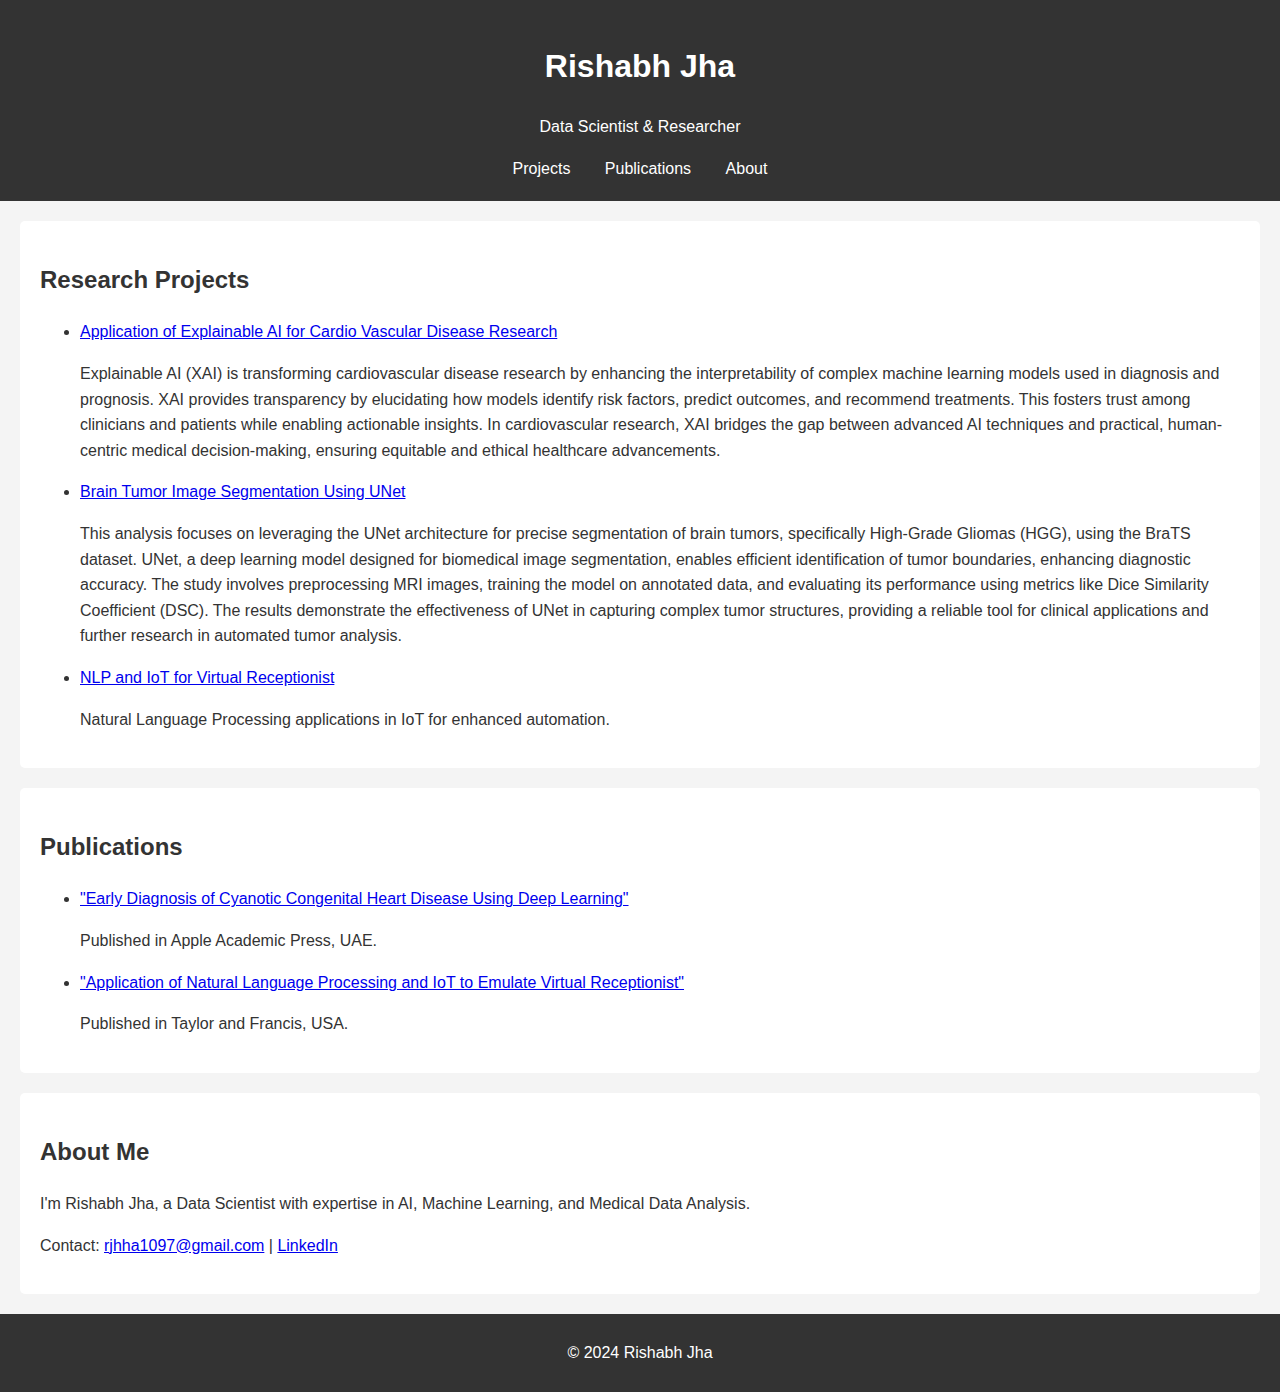
==== index.html @ 21919f61 "dec commit" ====
<!DOCTYPE html>
<html lang="en">

    <head>
        <meta charset="UTF-8">
        <meta name="viewport" content="width=device-width, initial-scale=1.0">
        <title>Rishabh Jha | Research Portfolio</title>
        <link rel="stylesheet" href="style.css">
    </head>

    <body>
        <header>
            <h1>Rishabh Jha</h1>
            <p>Data Scientist & Researcher</p>
            <nav>
                <a href="#projects">Projects</a>
                <a href="#publications">Publications</a>
                <a href="#about">About</a>
            </nav>
        </header>
        <section id="projects">
            <h2>Research Projects</h2>
            <ul>
                <li>
                    <a href="https://github.com/rishabhjha1/Explainable-AI-2">Application of Explainable AI for Cardio Vascular Disease Research</a>
                    <p>Explainable AI (XAI) is transforming cardiovascular disease research by enhancing the interpretability of complex machine learning models used in diagnosis and prognosis. XAI provides transparency by elucidating how models identify risk factors, predict outcomes, and recommend treatments. This fosters trust among clinicians and patients while enabling actionable insights. In cardiovascular research, XAI bridges the gap between advanced AI techniques and practical, human-centric medical decision-making, ensuring equitable and ethical healthcare advancements.</p>
                </li>
                <li>
                    <a href="https://github.com/rishabhjha1/Medical-Imaging-Analysis-Using-Brain-Tumor-Segmentation">Brain Tumor Image Segmentation Using UNet</a>
                    <p>
                        This analysis focuses on leveraging the UNet architecture for precise segmentation of brain tumors, specifically High-Grade Gliomas (HGG), using the BraTS dataset. UNet, a deep learning model designed for biomedical image segmentation, enables efficient identification of tumor boundaries, enhancing diagnostic accuracy. The study involves preprocessing MRI images, training the model on annotated data, and evaluating its performance using metrics like Dice Similarity Coefficient (DSC). The results demonstrate the effectiveness of UNet in capturing complex tumor structures, providing a reliable tool for clinical applications and further research in automated tumor analysis.</p>
                </li>
                <li>
                    <a href="projects/nlp-iot-virtual-receptionist.html">NLP and IoT for Virtual Receptionist</a>
                    <p>Natural Language Processing applications in IoT for enhanced automation.</p>
                </li>
            </ul>
        </section>
        <section id="publications">
            <h2>Publications</h2>
            <ul>
                <li>
                    <a href="https://doi.org/...">"Early Diagnosis of Cyanotic Congenital Heart Disease Using Deep
                        Learning"</a>
                    <p>Published in Apple Academic Press, UAE.</p>
                </li>
                <li>
                    <a href="https://doi.org/...">"Application of Natural Language Processing and IoT to Emulate Virtual
                        Receptionist"</a>
                    <p>Published in Taylor and Francis, USA.</p>
                </li>
            </ul>
        </section>
        <section id="about">
            <h2>About Me</h2>
            <p>I'm Rishabh Jha, a Data Scientist with expertise in AI, Machine Learning, and Medical Data Analysis.</p>
            <p>Contact: <a href="mailto:rjhha1097@gmail.com">rjhha1097@gmail.com</a> | <a
                    href="https://www.linkedin.com/in/rishabhjhatheaiguy/">LinkedIn</a></p>
        </section>
        <footer>
            <p>&copy; 2024 Rishabh Jha</p>
        </footer>
    </body>

</html>
---- style.css ----
body {
    font-family: Arial, sans-serif;
    line-height: 1.6;
    margin: 0;
    padding: 0;
    color: #333;
    background: #f4f4f4;
}

header {
    background: #333;
    color: #fff;
    padding: 20px;
    text-align: center;
}

header nav a {
    color: #fff;
    margin: 0 15px;
    text-decoration: none;
}

section {
    padding: 20px;
    margin: 20px;
    background: #fff;
    border-radius: 5px;
}

footer {
    text-align: center;
    padding: 10px;
    background: #333;
    color: #fff;
}
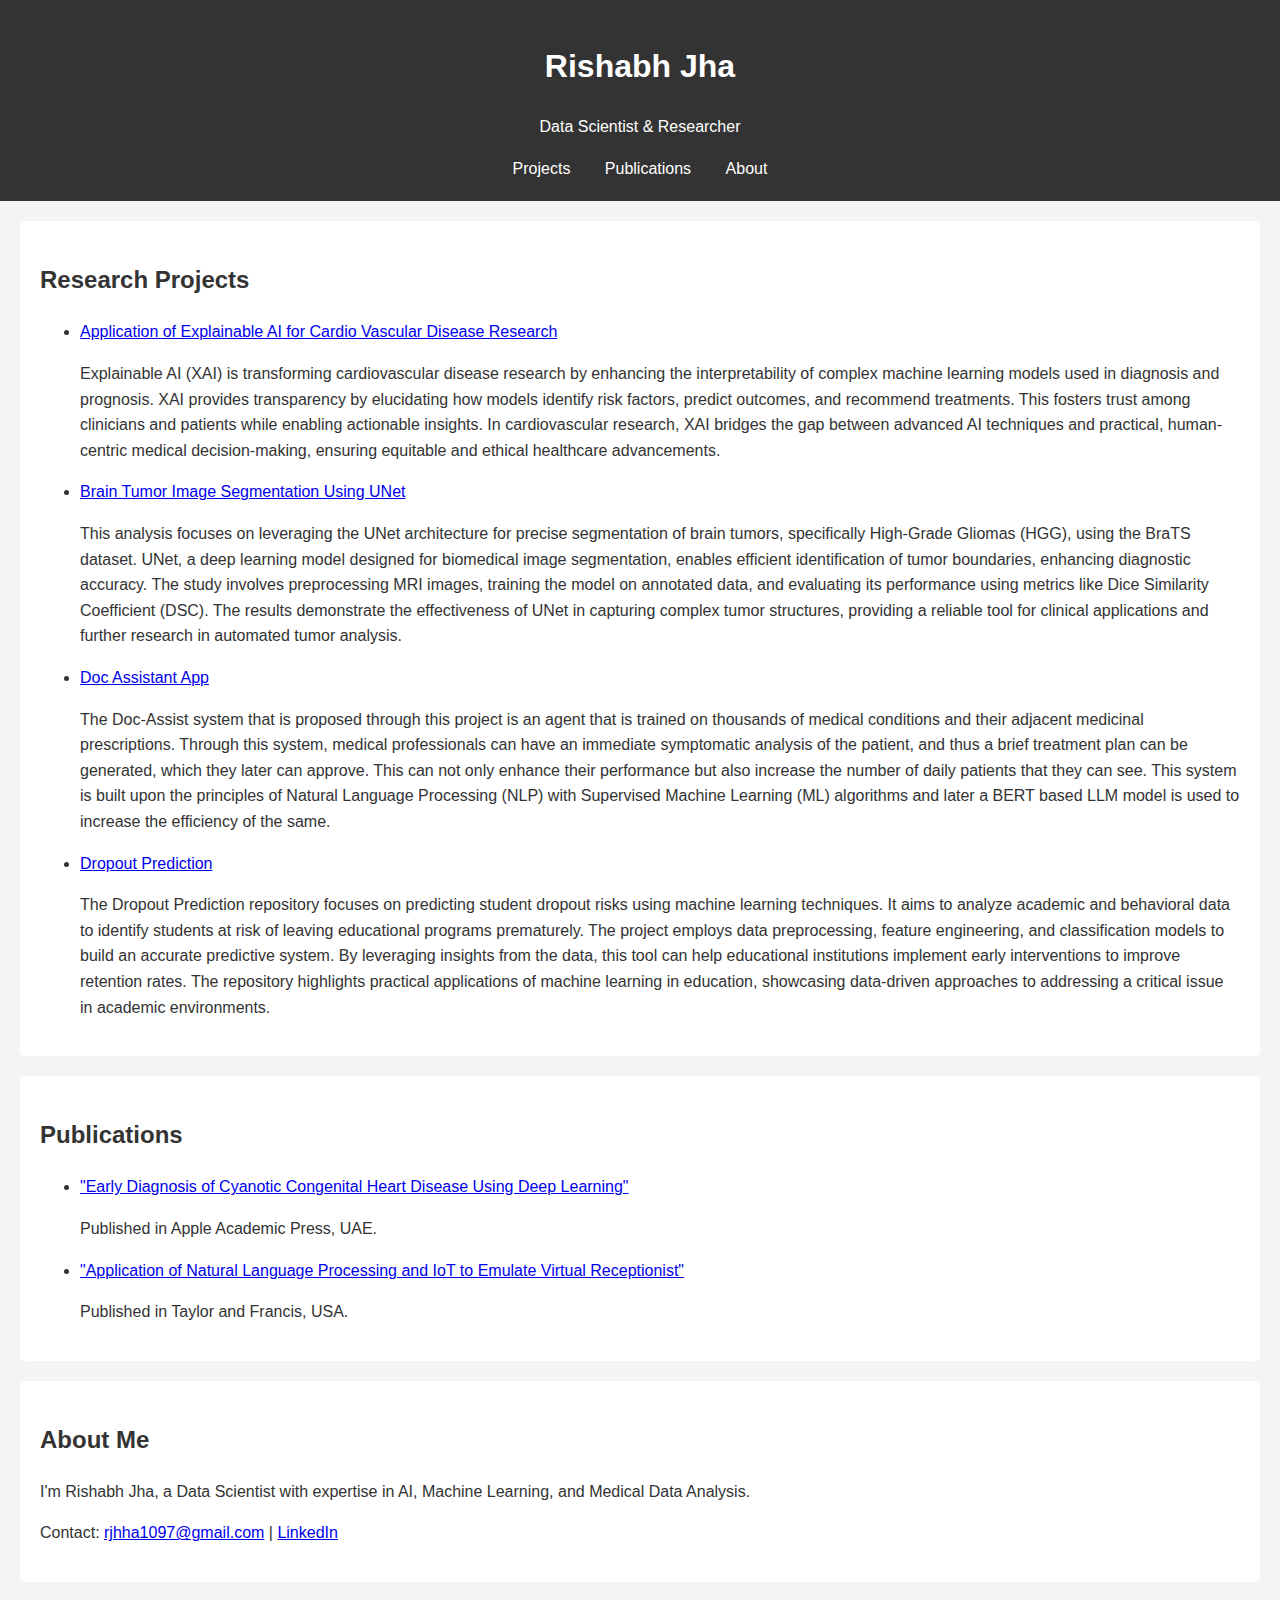
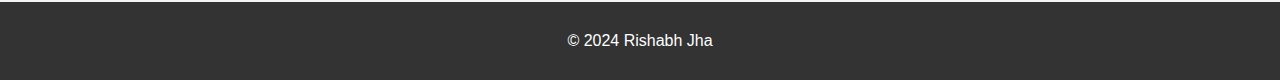
==== commit d47b825a: "dec commit" ====
--- a/index.html
+++ b/index.html
@@ -31,8 +31,12 @@
                         This analysis focuses on leveraging the UNet architecture for precise segmentation of brain tumors, specifically High-Grade Gliomas (HGG), using the BraTS dataset. UNet, a deep learning model designed for biomedical image segmentation, enables efficient identification of tumor boundaries, enhancing diagnostic accuracy. The study involves preprocessing MRI images, training the model on annotated data, and evaluating its performance using metrics like Dice Similarity Coefficient (DSC). The results demonstrate the effectiveness of UNet in capturing complex tumor structures, providing a reliable tool for clinical applications and further research in automated tumor analysis.</p>
                 </li>
                 <li>
-                    <a href="projects/nlp-iot-virtual-receptionist.html">NLP and IoT for Virtual Receptionist</a>
-                    <p>Natural Language Processing applications in IoT for enhanced automation.</p>
+                    <a href="https://github.com/rishabhjha1/Doc-Assistant">Doc Assistant App</a>
+                    <p>The Doc-Assist system that is proposed through this project is an agent that is trained on thousands of medical conditions and their adjacent medicinal prescriptions. Through this system, medical professionals can have an immediate symptomatic analysis of the patient, and thus a brief treatment plan can be generated, which they later can approve. This can not only enhance their performance but also increase the number of daily patients that they can see. This system is built upon the principles of Natural Language Processing (NLP) with Supervised Machine Learning (ML) algorithms and later a BERT based LLM model is used to increase the efficiency of the same. </p>
+                </li>
+                <li>
+                    <a href="https://github.com/rishabhjha1/Dropout-Prediction">Dropout Prediction</a>
+                    <p>The Dropout Prediction repository focuses on predicting student dropout risks using machine learning techniques. It aims to analyze academic and behavioral data to identify students at risk of leaving educational programs prematurely. The project employs data preprocessing, feature engineering, and classification models to build an accurate predictive system. By leveraging insights from the data, this tool can help educational institutions implement early interventions to improve retention rates. The repository highlights practical applications of machine learning in education, showcasing data-driven approaches to addressing a critical issue in academic environments.</p>
                 </li>
             </ul>
         </section>
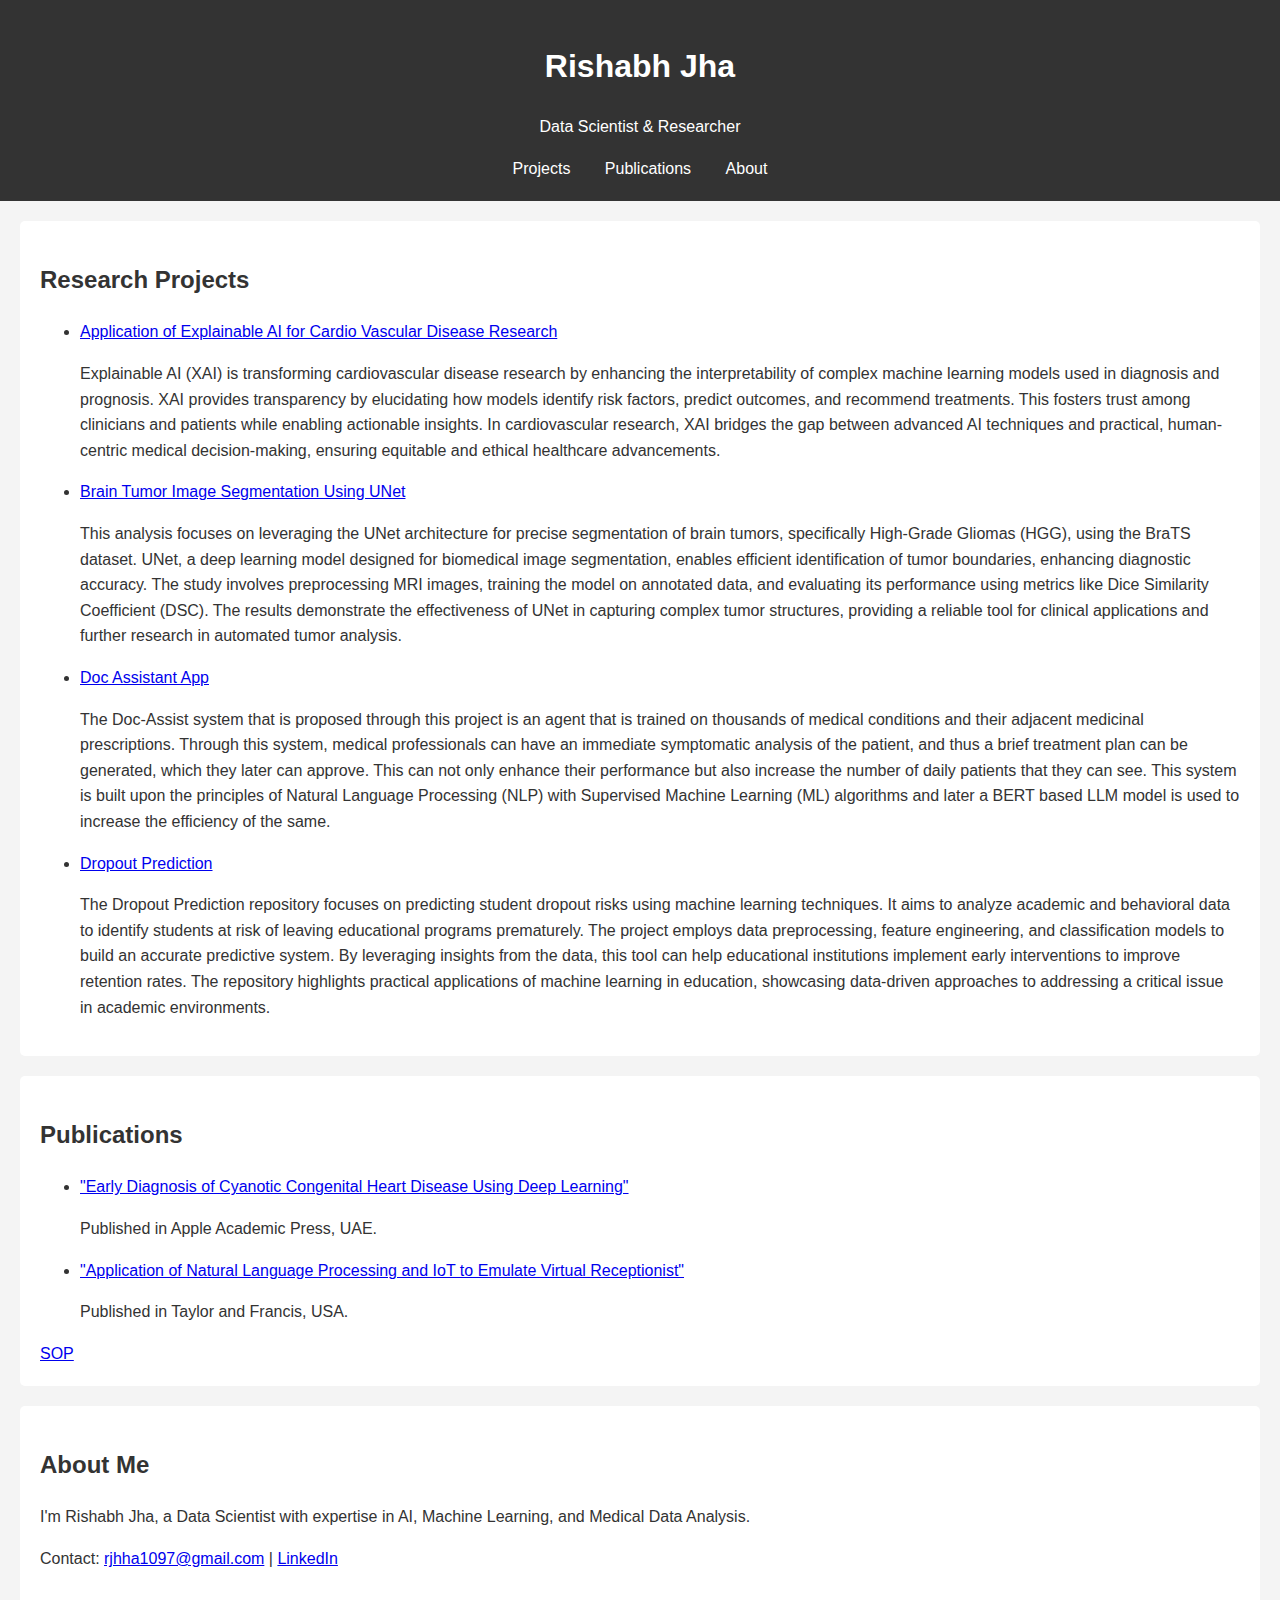
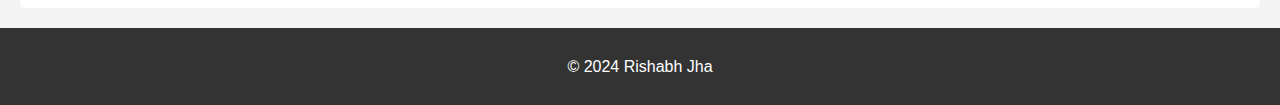
==== commit 8e2ad1c6: "Update index.html" ====
--- a/index.html
+++ b/index.html
@@ -54,6 +54,7 @@
                     <p>Published in Taylor and Francis, USA.</p>
                 </li>
             </ul>
+            <a href = "sop.html"> SOP </a>
         </section>
         <section id="about">
             <h2>About Me</h2>
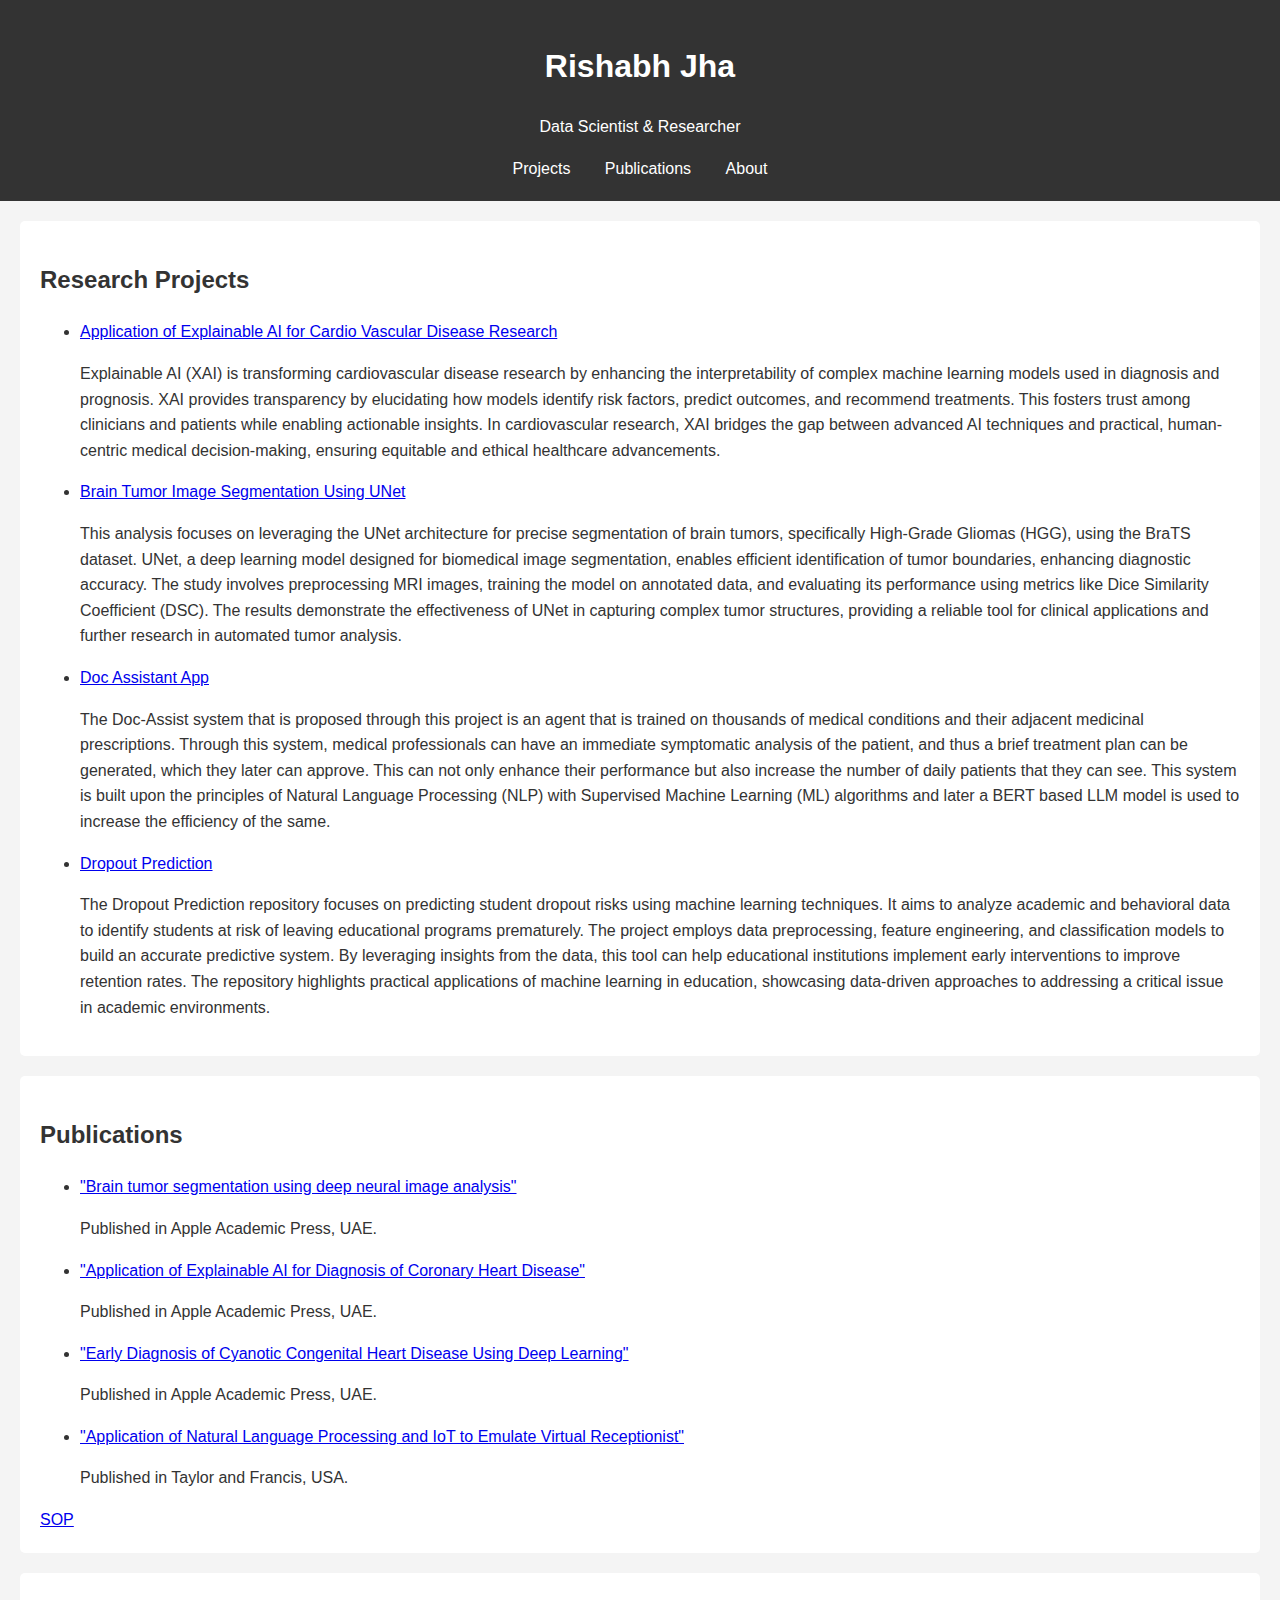
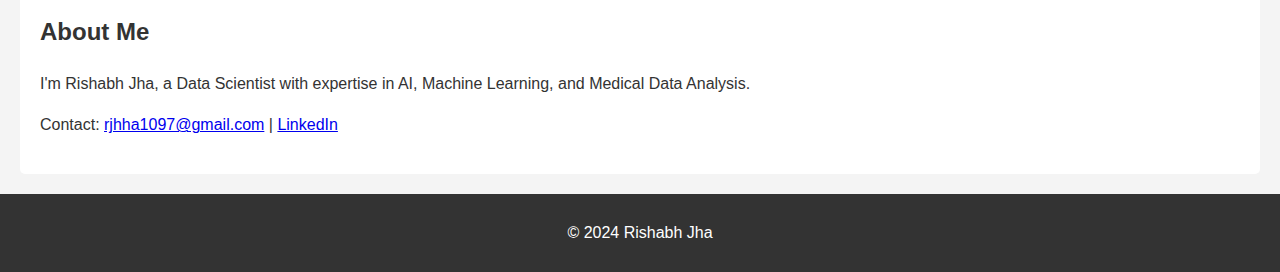
==== commit 4e99b813: "Update index.html" ====
--- a/index.html
+++ b/index.html
@@ -43,8 +43,19 @@
         <section id="publications">
             <h2>Publications</h2>
             <ul>
+                 <li>
+                    <a href="https://wjarr.com/content/brain-tumor-segmentation-using-deep-neural-image-analysis">"Brain tumor segmentation using deep neural image analysis"</a>
+                    <p>Published in Apple Academic Press, UAE.</p>
+                </li>
+
+
+                 <li>
+                    <a href="https://www.ijisrt.com/application-of-explainable-ai-for-diagnosis-of-coronary-heart-disease">"Application of Explainable AI for Diagnosis of Coronary Heart Disease"</a>
+                    <p>Published in Apple Academic Press, UAE.</p>
+                </li>
+                
                 <li>
-                    <a href="https://doi.org/...">"Early Diagnosis of Cyanotic Congenital Heart Disease Using Deep
+                    <a href="https://www.taylorfrancis.com/chapters/edit/10.1201/9781003493570-3/early-diagnosis-cyanotic-congenital-heart-disease-using-deep-learning-rishabh-jha-anjali-kumari-singh">"Early Diagnosis of Cyanotic Congenital Heart Disease Using Deep
                         Learning"</a>
                     <p>Published in Apple Academic Press, UAE.</p>
                 </li>
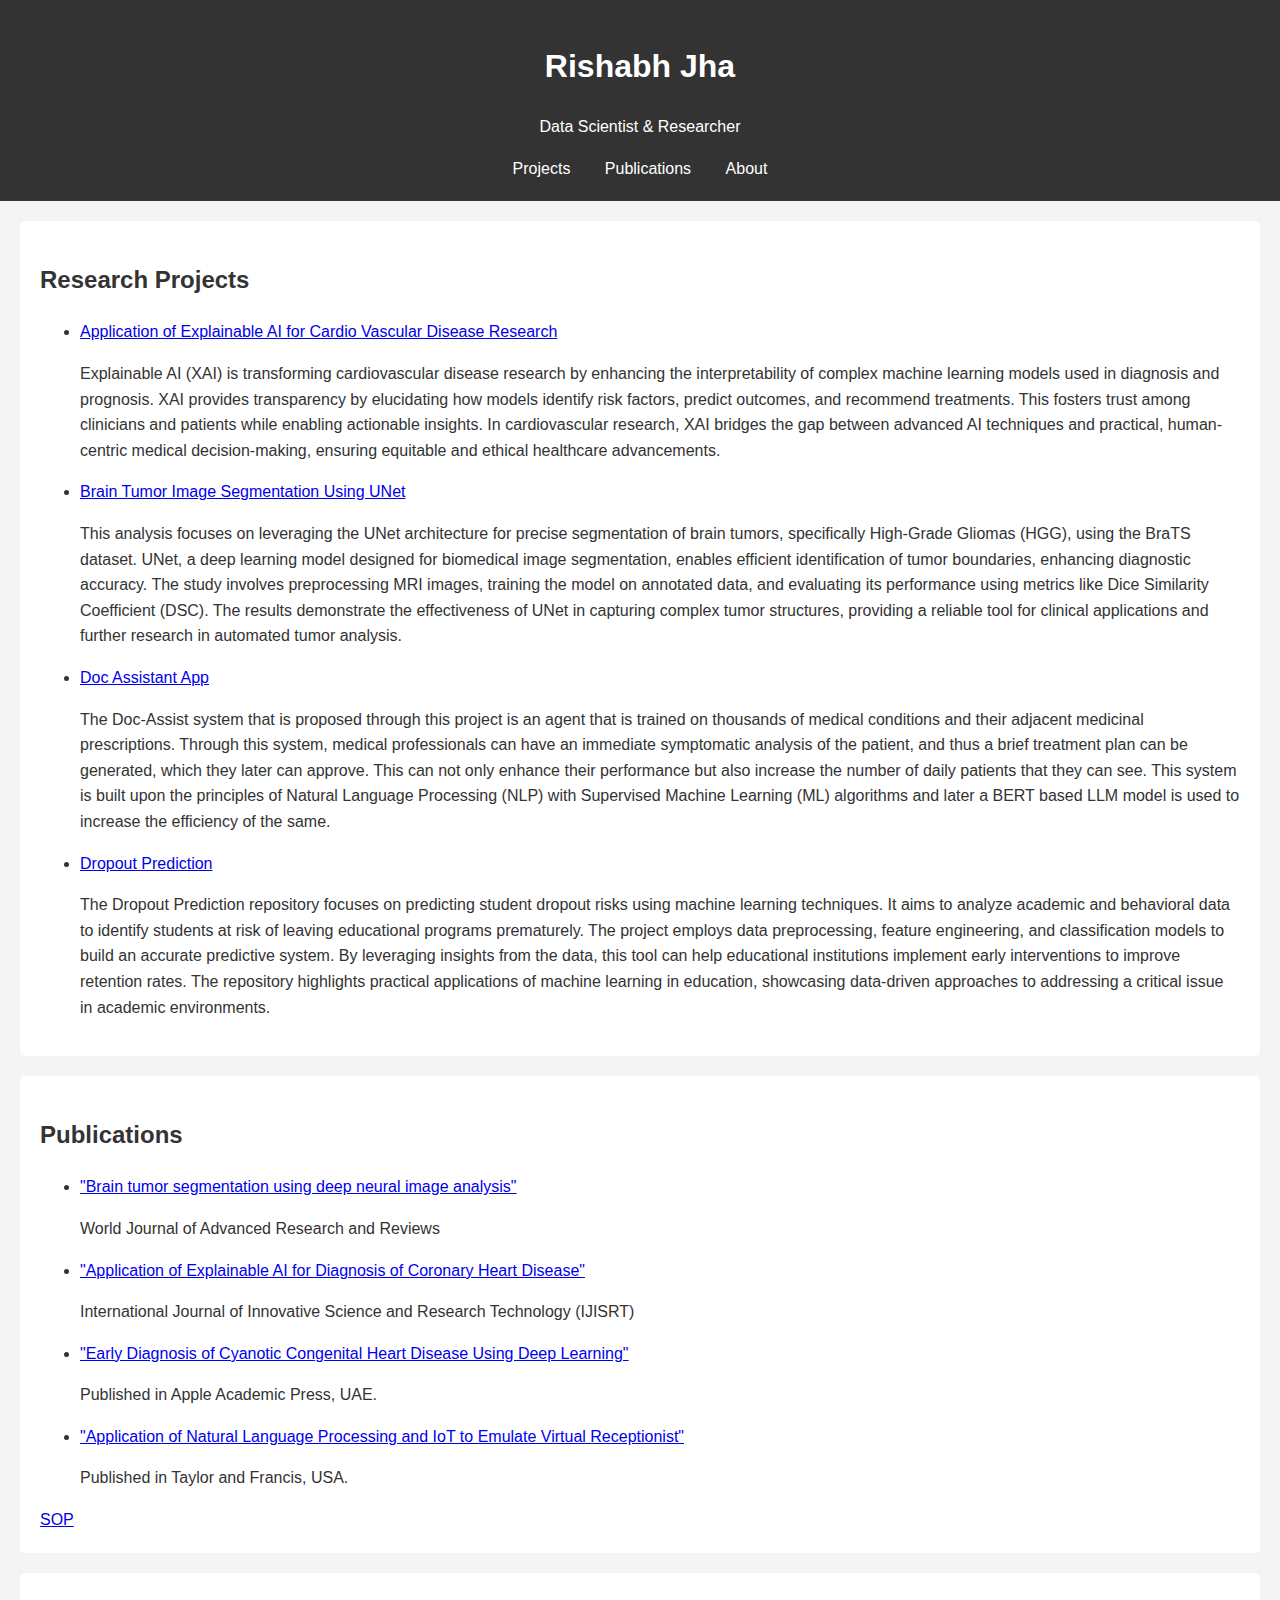
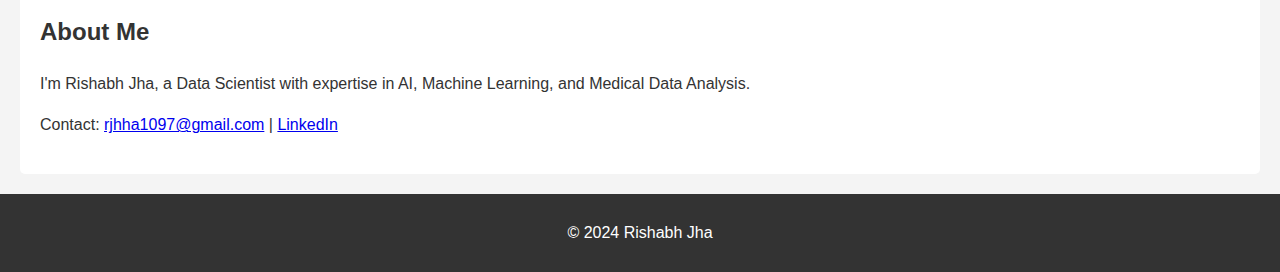
==== commit cf245187: "Update index.html" ====
--- a/index.html
+++ b/index.html
@@ -45,13 +45,13 @@
             <ul>
                  <li>
                     <a href="https://wjarr.com/content/brain-tumor-segmentation-using-deep-neural-image-analysis">"Brain tumor segmentation using deep neural image analysis"</a>
-                    <p>Published in Apple Academic Press, UAE.</p>
+                    <p>World Journal of Advanced Research and Reviews</p>
                 </li>
 
 
                  <li>
                     <a href="https://www.ijisrt.com/application-of-explainable-ai-for-diagnosis-of-coronary-heart-disease">"Application of Explainable AI for Diagnosis of Coronary Heart Disease"</a>
-                    <p>Published in Apple Academic Press, UAE.</p>
+                    <p>International Journal of Innovative Science and Research Technology (IJISRT)</p>
                 </li>
                 
                 <li>
@@ -60,7 +60,7 @@
                     <p>Published in Apple Academic Press, UAE.</p>
                 </li>
                 <li>
-                    <a href="https://doi.org/...">"Application of Natural Language Processing and IoT to Emulate Virtual
+                    <a href="https://www.taylorfrancis.com/chapters/edit/10.1201/9781003355960-6/application-natural-language-processing-iot-emulate-virtual-receptionist-amrita-singh-rishabh-jha">"Application of Natural Language Processing and IoT to Emulate Virtual
                         Receptionist"</a>
                     <p>Published in Taylor and Francis, USA.</p>
                 </li>
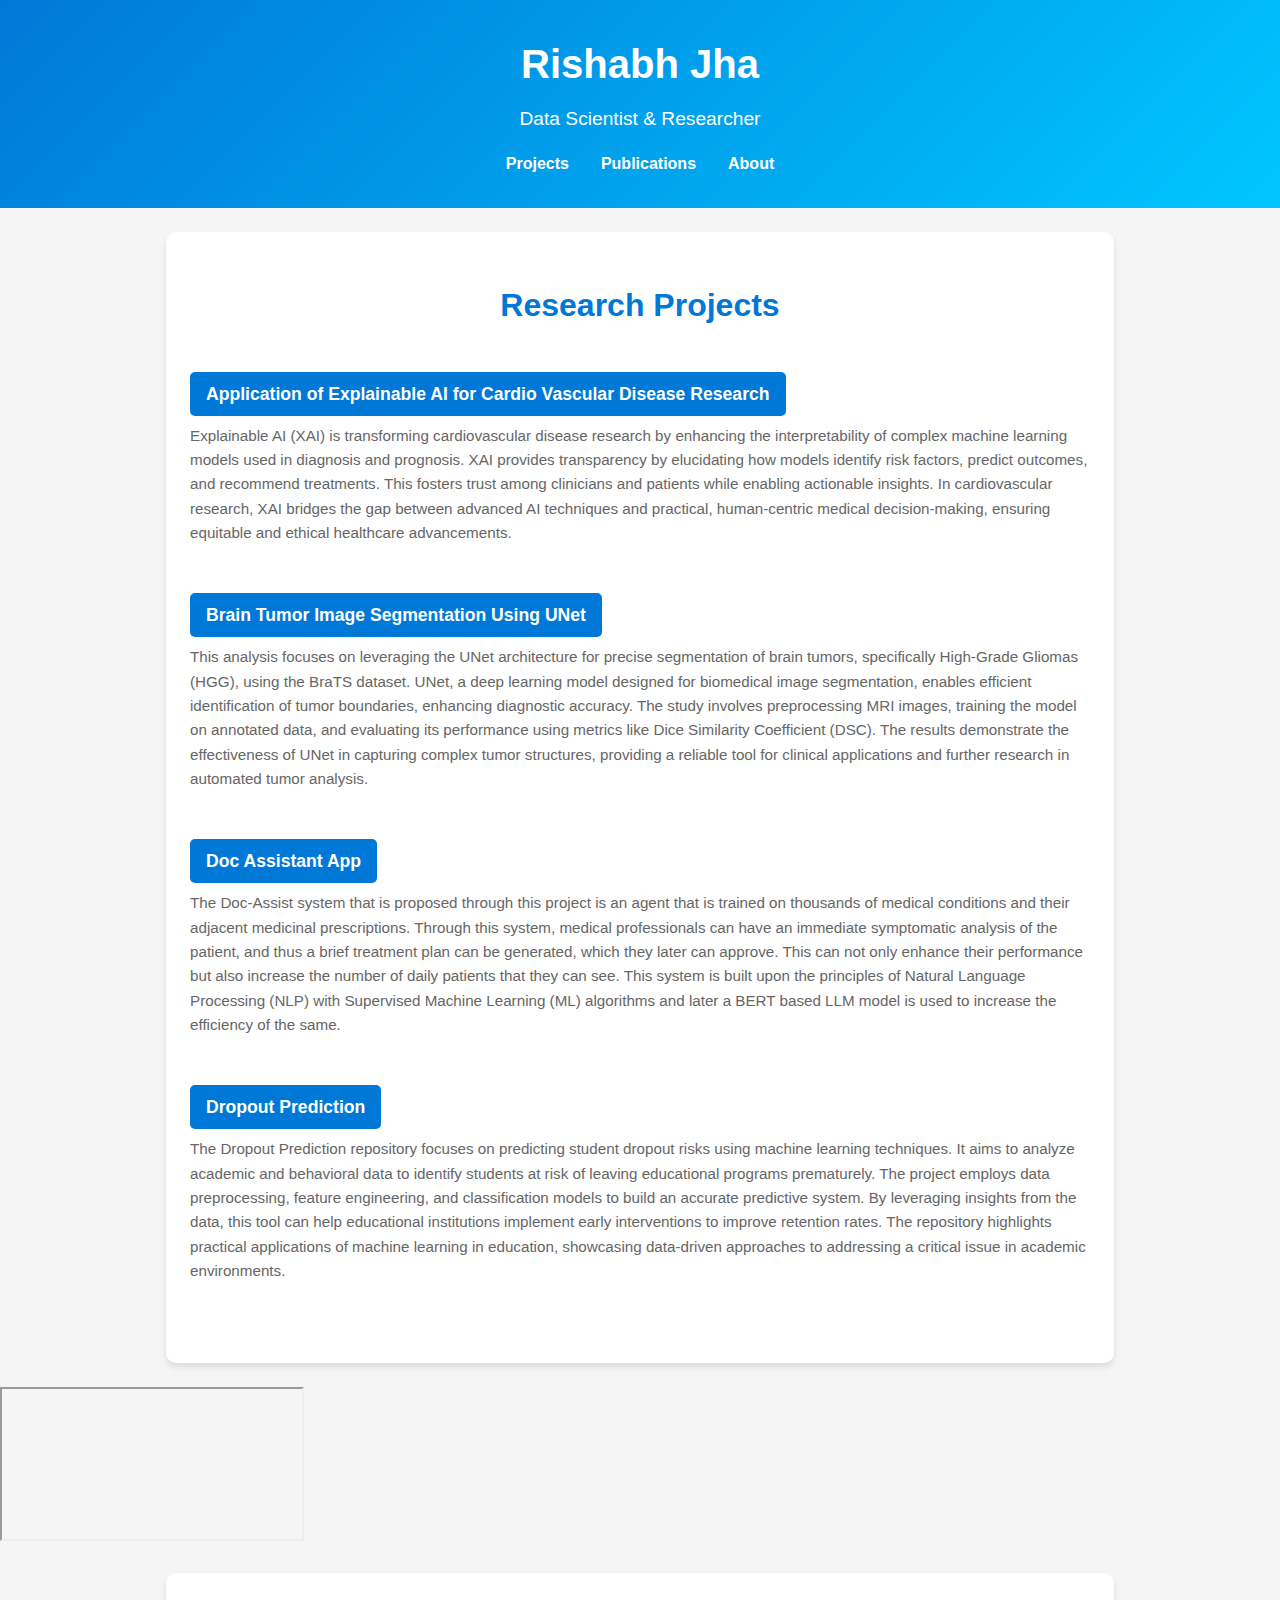
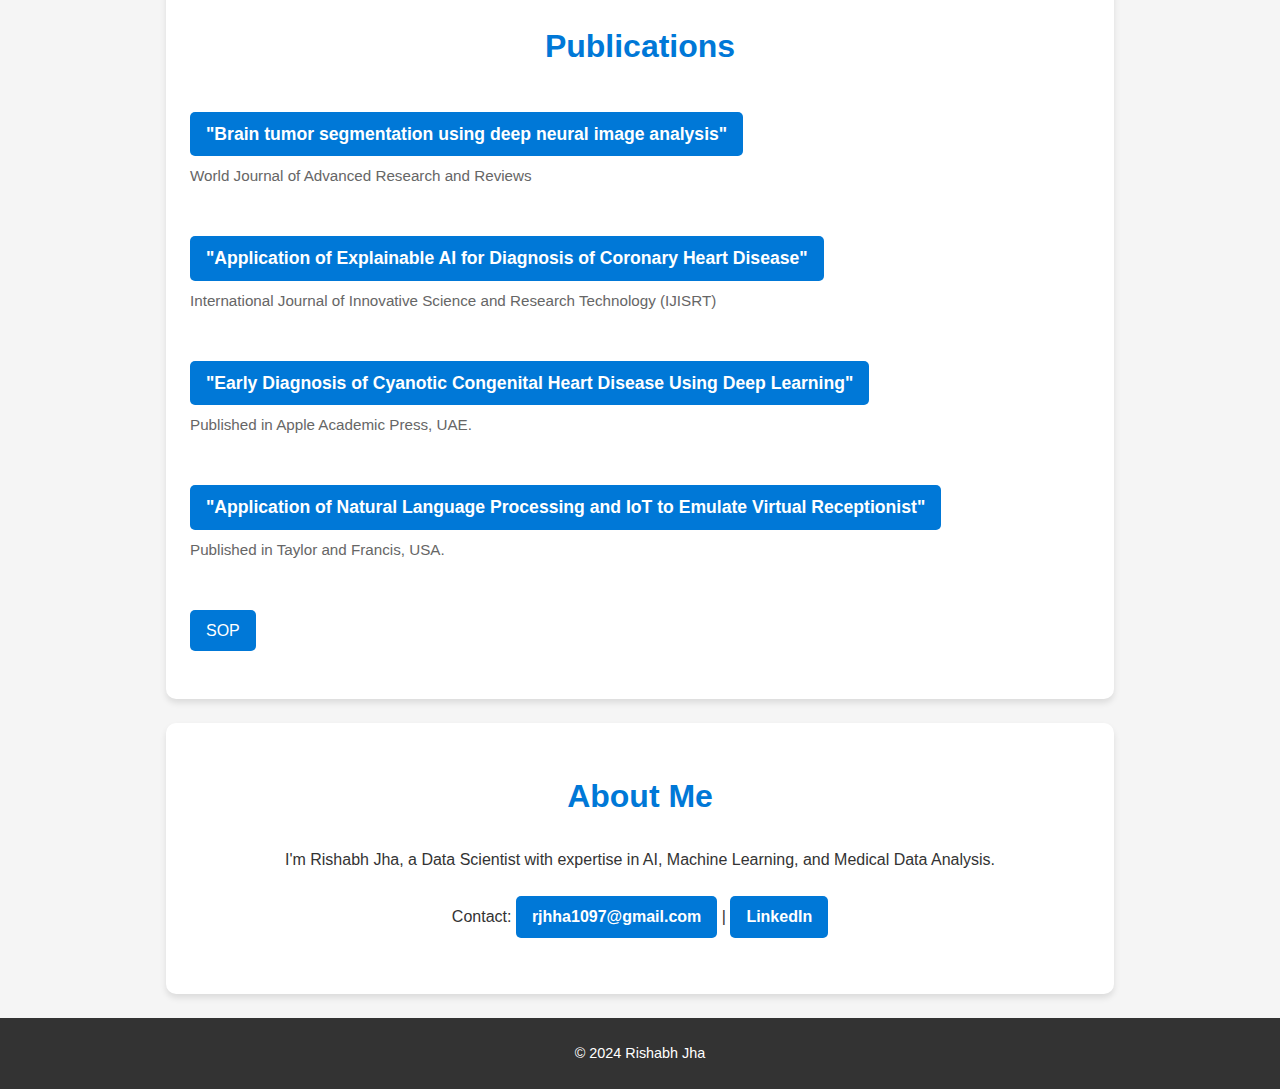
==== commit bf2bd685: "Update index.html" ====
--- a/index.html
+++ b/index.html
@@ -40,6 +40,10 @@
                 </li>
             </ul>
         </section>
+        <div class="pdf-container">
+        
+        <iframe src="Rishabh_Jha.pdf" title="My Resume"></iframe>
+    </div>
         <section id="publications">
             <h2>Publications</h2>
             <ul>
--- a/style.css
+++ b/style.css
@@ -1,35 +1,132 @@
-body {
-    font-family: Arial, sans-serif;
-    line-height: 1.6;
+/* Reset */
+body, h1, h2, p, a, ul, li {
     margin: 0;
     padding: 0;
-    color: #333;
-    background: #f4f4f4;
+    box-sizing: border-box;
 }
 
+body {
+    font-family: 'Arial', sans-serif;
+    color: #333;
+    line-height: 1.6;
+    background-color: #f5f5f5;
+}
+
+a {
+    text-decoration: none;
+    color: #0078d7;
+    transition: color 0.3s ease-in-out;
+}
+
+a:hover {
+    color: #005bb5;
+}
+
+/* Header */
 header {
-    background: #333;
-    color: #fff;
-    padding: 20px;
+    text-align: center;
+    padding: 2rem;
+    background: linear-gradient(135deg, #0078d7, #00c6ff);
+    color: white;
+    position: sticky;
+    top: 0;
+    z-index: 1000;
+}
+
+header h1 {
+    font-size: 2.5rem;
+    margin-bottom: 0.5rem;
+}
+
+header p {
+    font-size: 1.2rem;
+    margin-bottom: 1rem;
+}
+
+header nav {
+    display: flex;
+    justify-content: center;
+    gap: 2rem;
+}
+
+header nav a {
+    font-weight: bold;
+    font-size: 1rem;
+    color: white;
+}
+
+header nav a:hover {
+    text-decoration: underline;
+}
+
+/* Sections */
+section {
+    padding: 3rem 1.5rem;
+    margin: 1.5rem auto;
+    max-width: 900px;
+    background: white;
+    border-radius: 10px;
+    box-shadow: 0 4px 6px rgba(0, 0, 0, 0.1);
+}
+
+section h2 {
+    font-size: 2rem;
+    margin-bottom: 1.5rem;
+    color: #0078d7;
     text-align: center;
 }
 
-header nav a {
-    color: #fff;
-    margin: 0 15px;
-    text-decoration: none;
+section ul {
+    list-style: none;
+    padding: 0;
 }
 
-section {
-    padding: 20px;
-    margin: 20px;
-    background: #fff;
-    border-radius: 5px;
+section ul li {
+    margin-bottom: 2rem;
 }
 
+section ul li a {
+    font-size: 1.1rem;
+    font-weight: bold;
+}
+
+section ul li p {
+    margin-top: 0.5rem;
+    color: #666;
+    font-size: 0.95rem;
+}
+
+/* About Section */
+#about p {
+    text-align: center;
+    font-size: 1rem;
+    margin: 0.5rem 0;
+}
+
+#about a {
+    font-weight: bold;
+}
+
+/* Footer */
 footer {
     text-align: center;
-    padding: 10px;
-    background: #333;
-    color: #fff;
-}+    padding: 1.5rem;
+    background-color: #333;
+    color: white;
+    font-size: 0.9rem;
+}
+
+/* Button-like Links */
+section a {
+    display: inline-block;
+    padding: 0.5rem 1rem;
+    background: #0078d7;
+    color: white;
+    border-radius: 5px;
+    margin-top: 1rem;
+    transition: background 0.3s ease-in-out;
+}
+
+section a:hover {
+    background: #005bb5;
+}
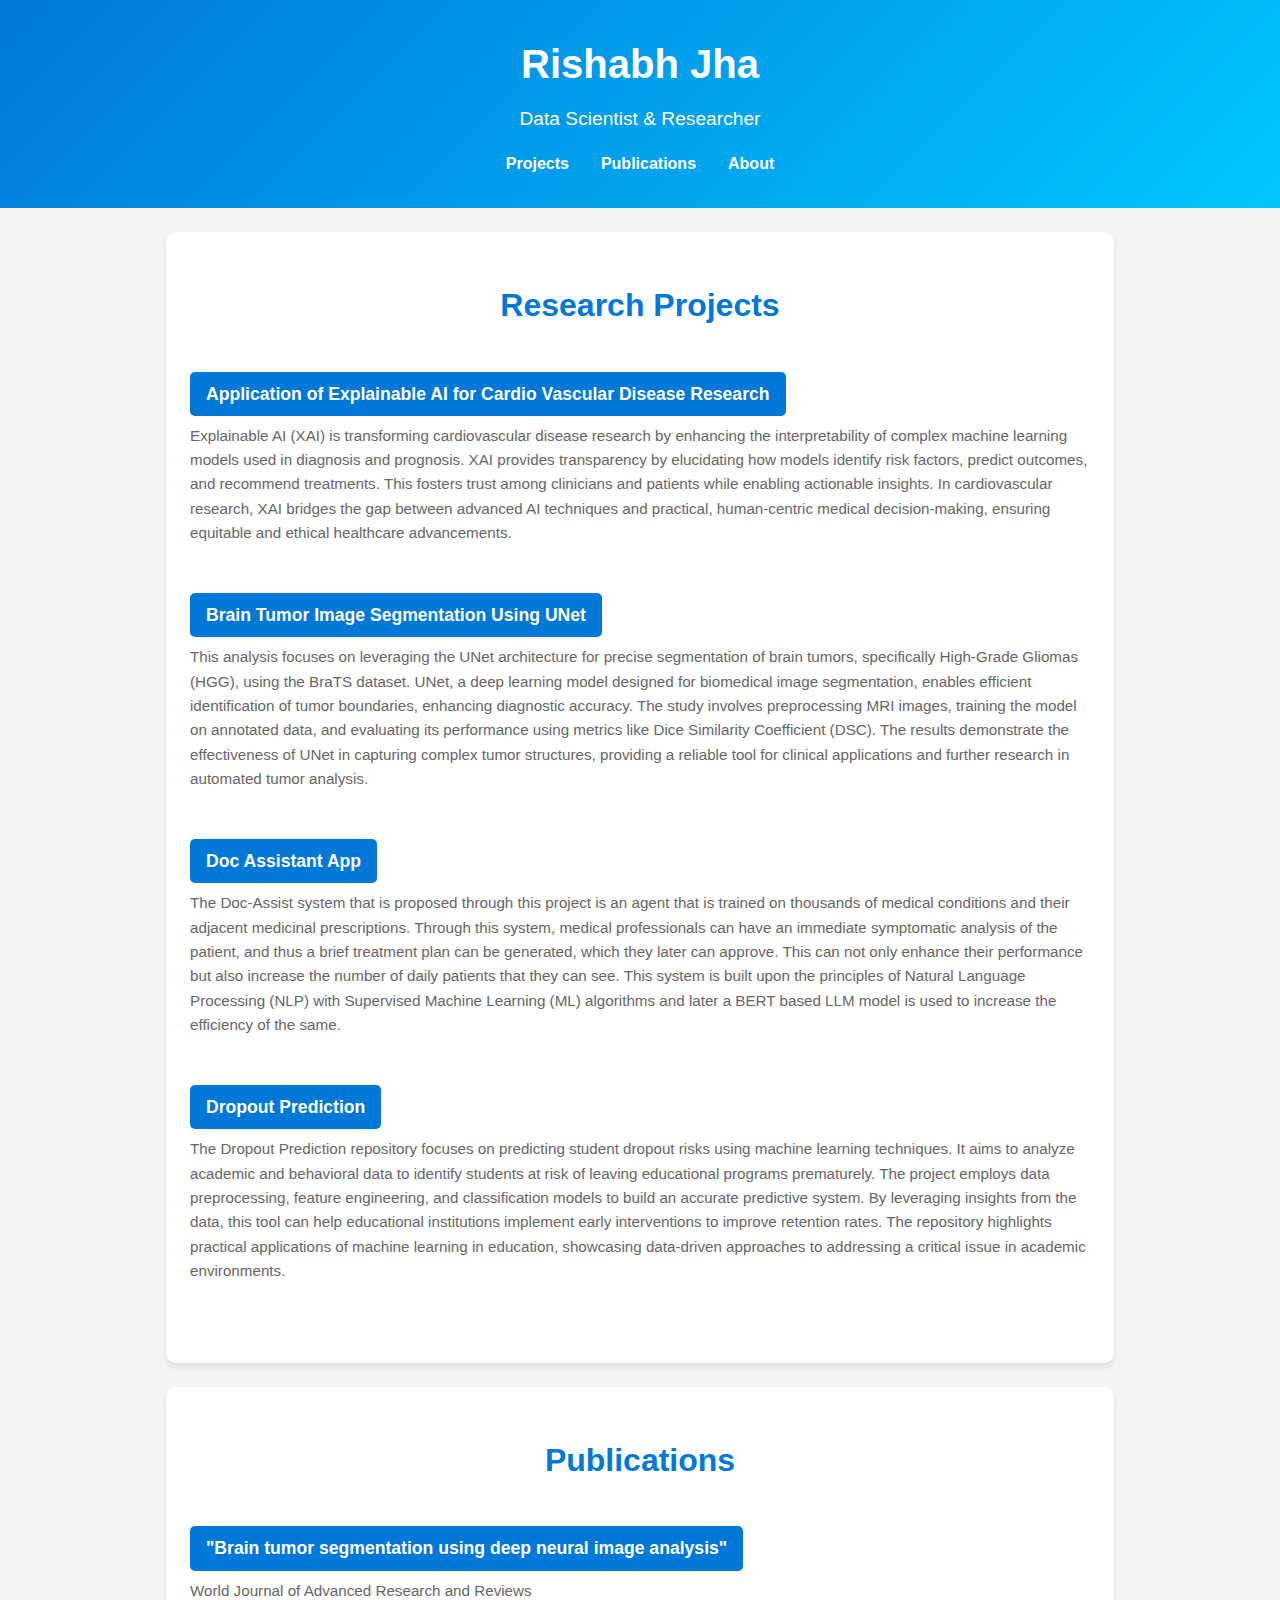
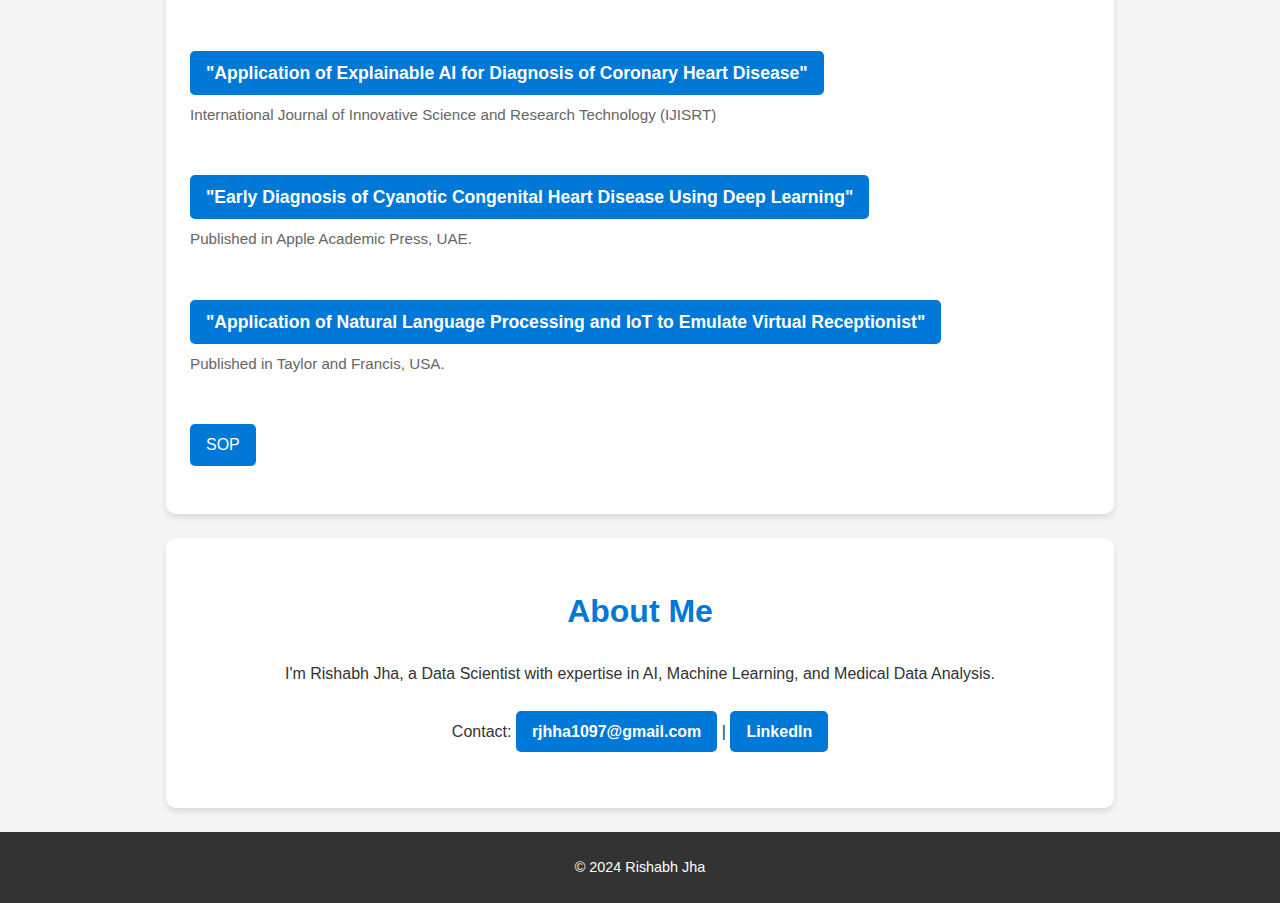
==== commit 8db64298: "Update index.html" ====
--- a/index.html
+++ b/index.html
@@ -40,10 +40,7 @@
                 </li>
             </ul>
         </section>
-        <div class="pdf-container">
         
-        <iframe src="Rishabh_Jha.pdf" title="My Resume"></iframe>
-    </div>
         <section id="publications">
             <h2>Publications</h2>
             <ul>
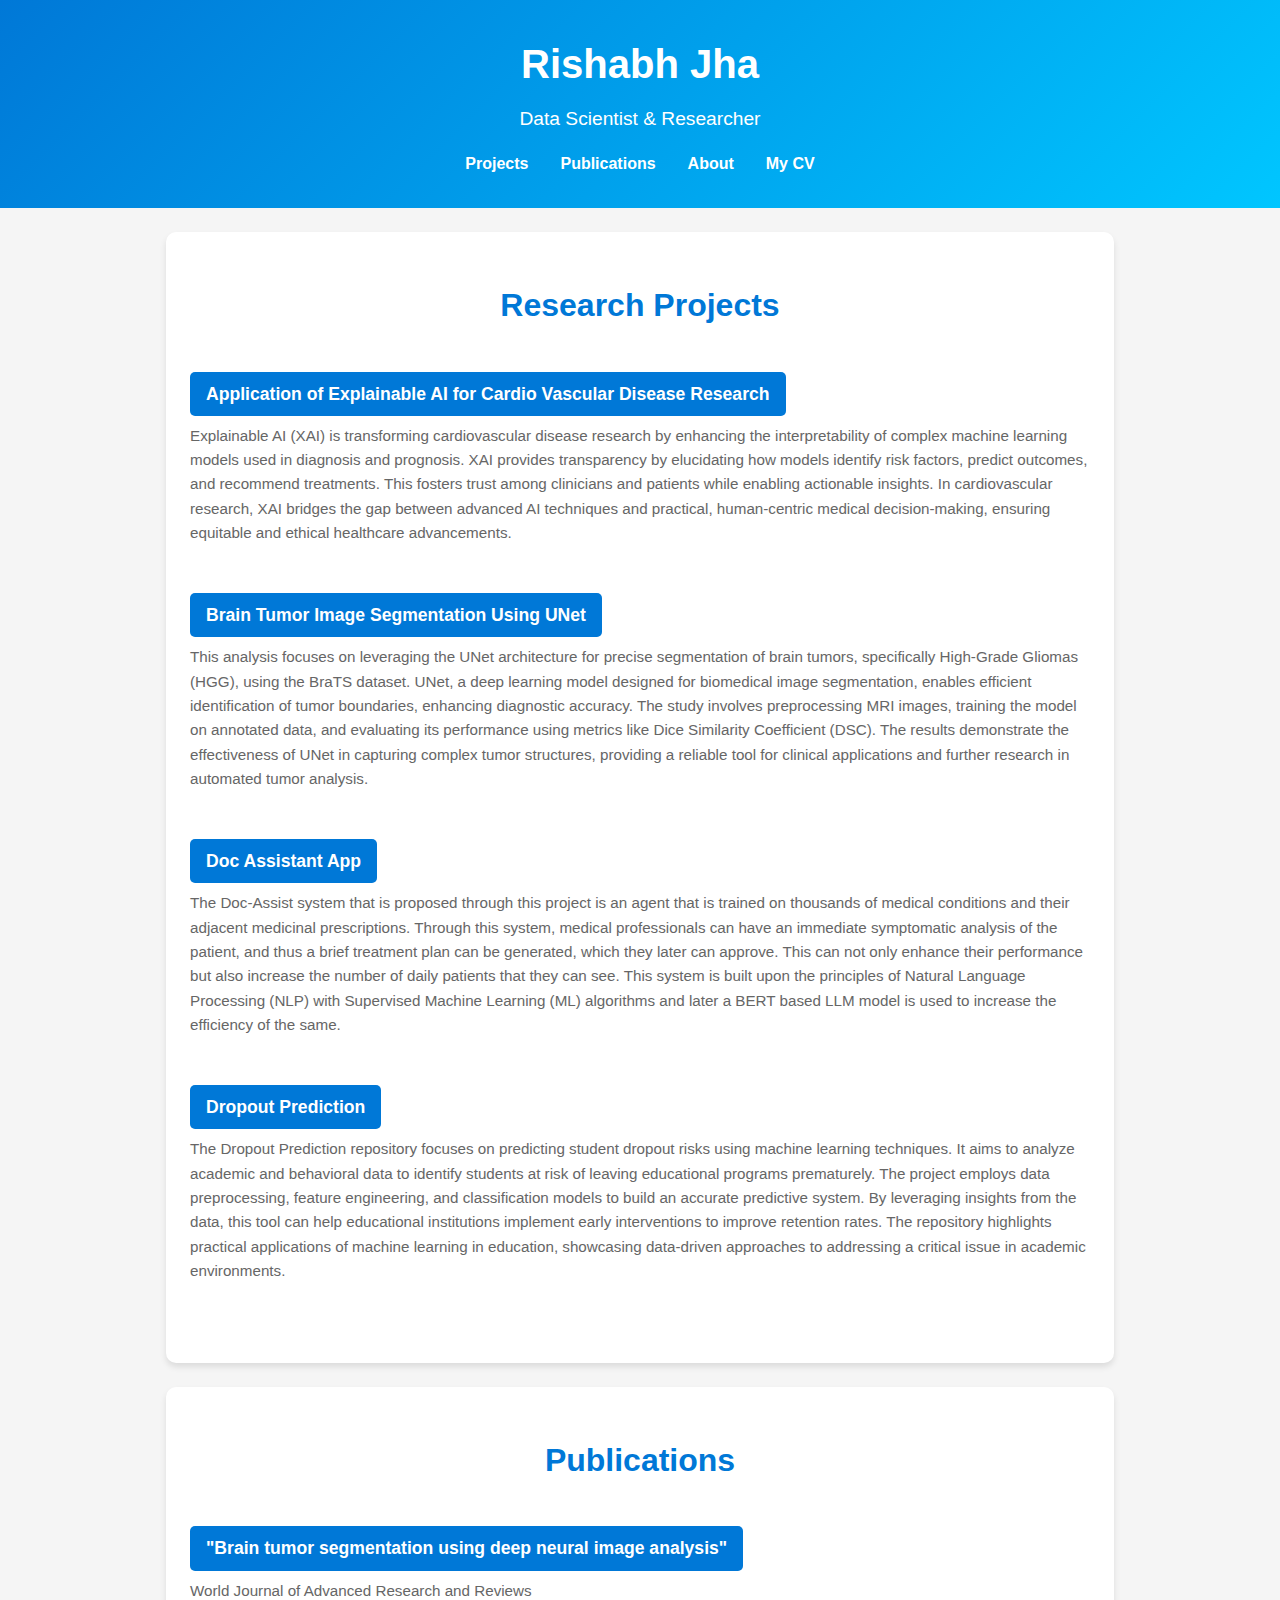
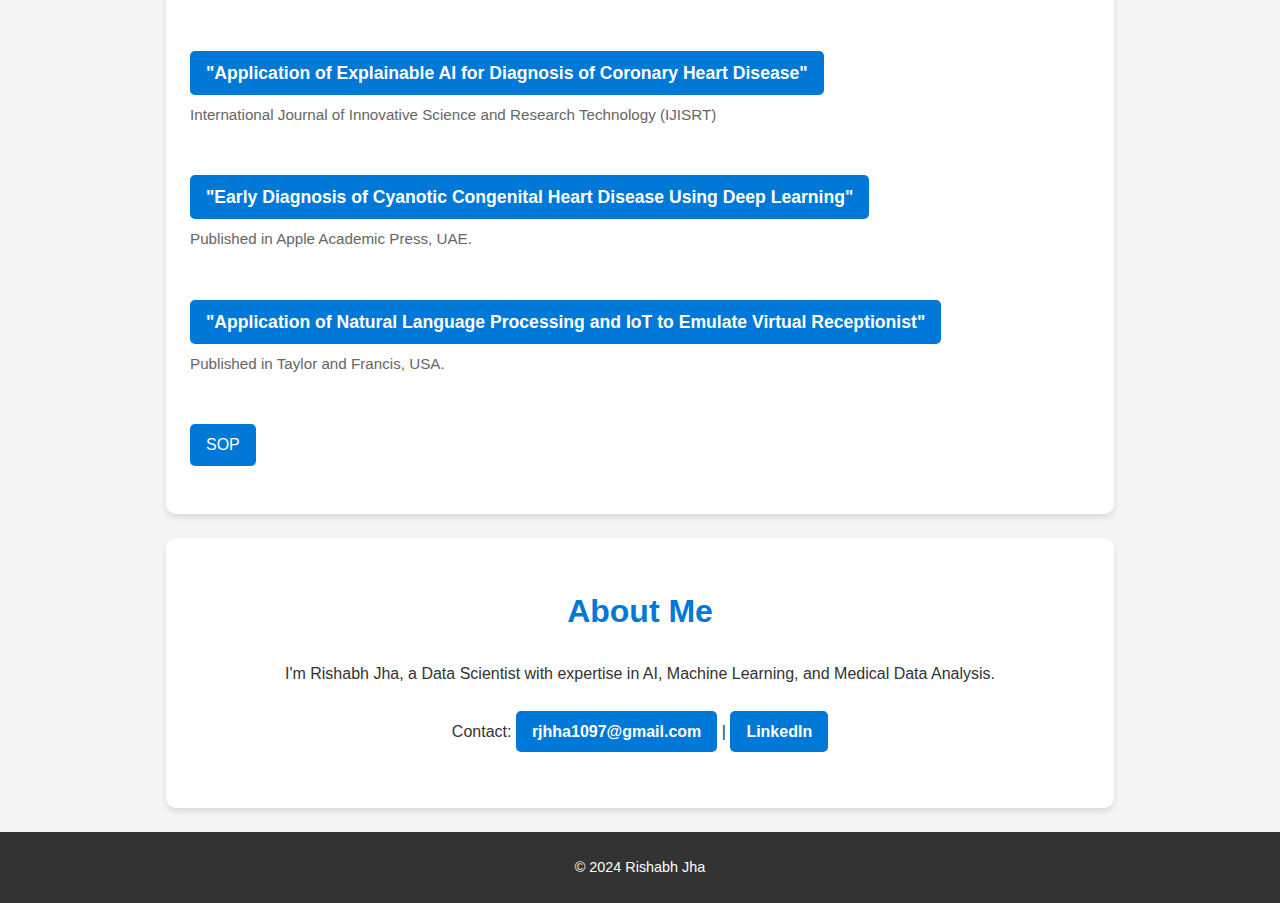
==== commit 25c24041: "Update index.html" ====
--- a/index.html
+++ b/index.html
@@ -16,6 +16,7 @@
                 <a href="#projects">Projects</a>
                 <a href="#publications">Publications</a>
                 <a href="#about">About</a>
+                <a href= "resume.html"> My CV </a>
             </nav>
         </header>
         <section id="projects">
